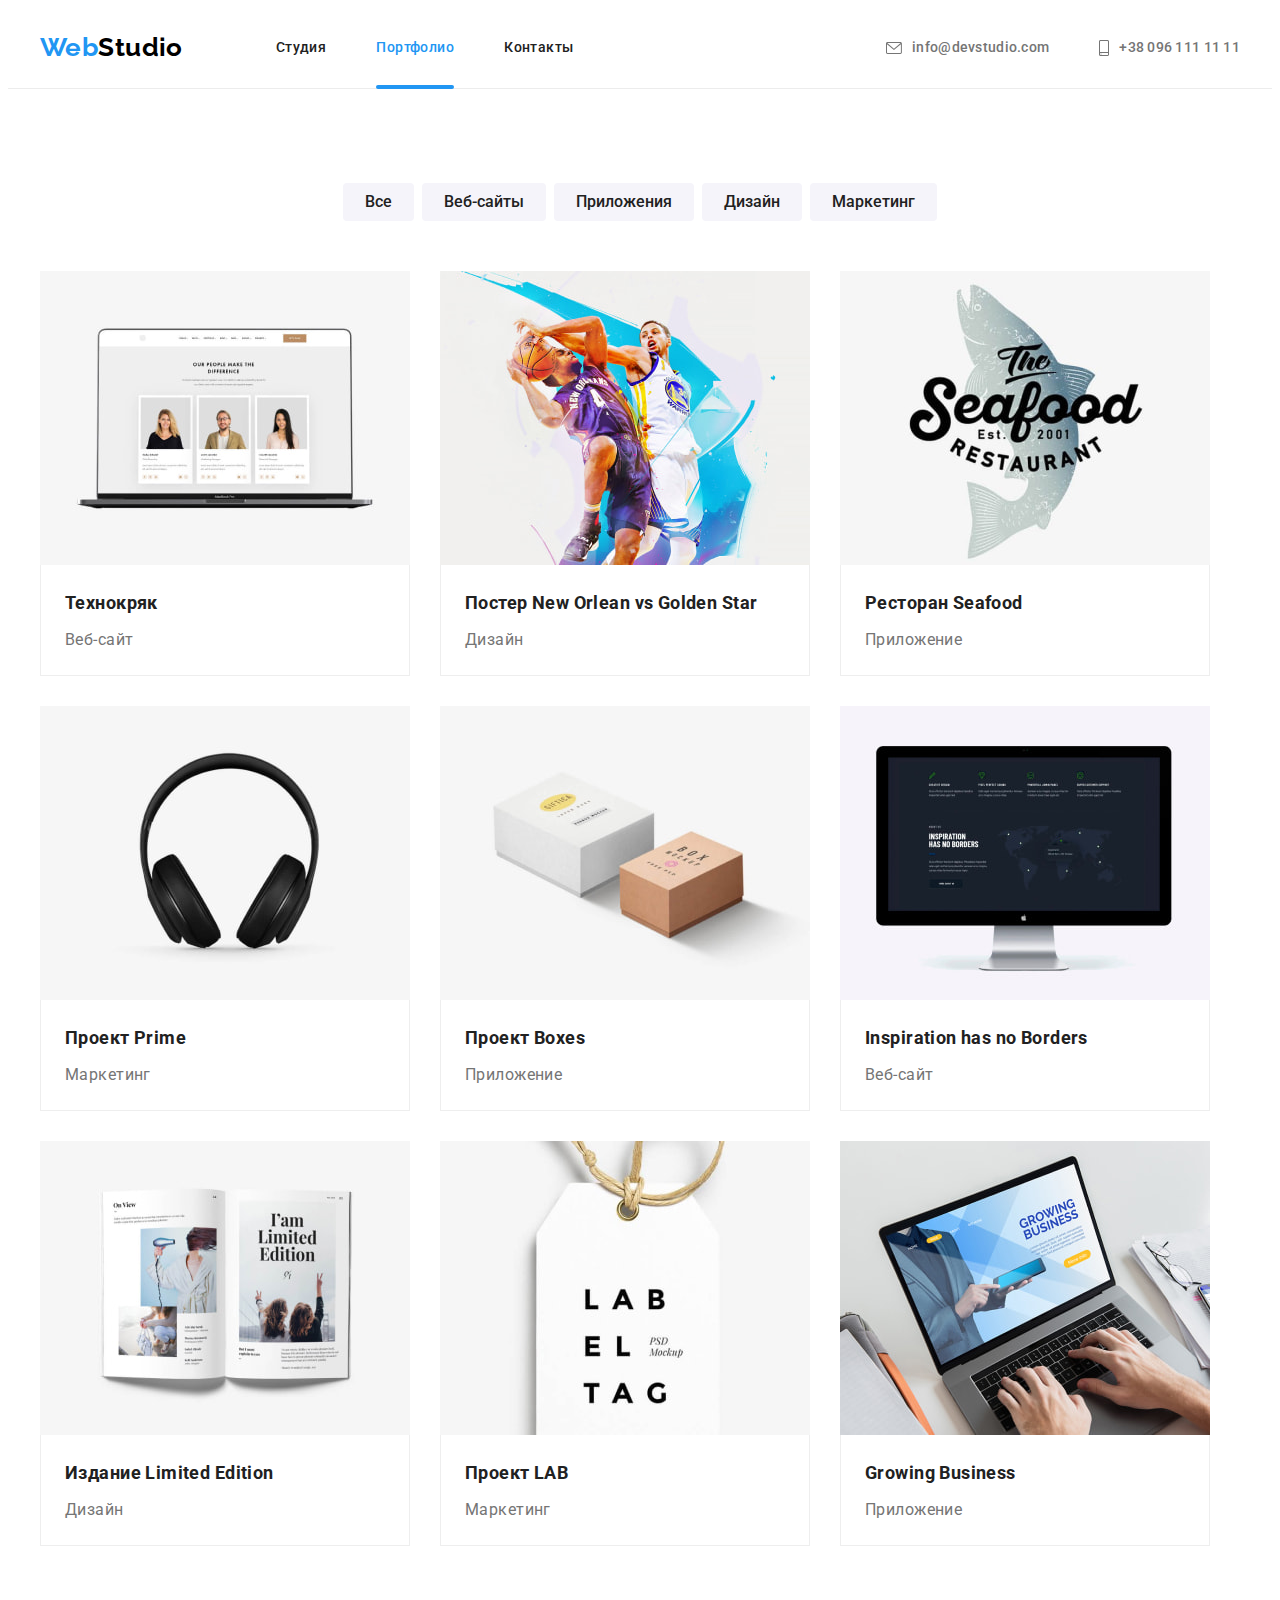
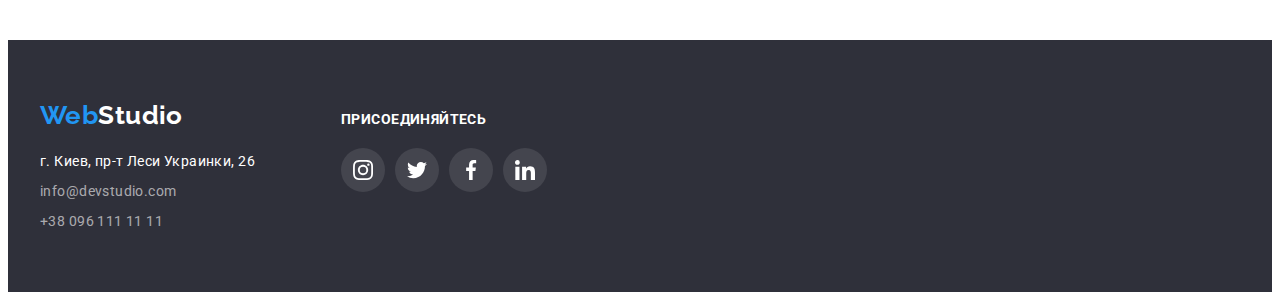
==== portfolio.html @ 3e34898c "Скопіював дз 5" ====
<!DOCTYPE html>
<html lang="en">
  <head>
    <meta charset="UTF-8" />
    <meta http-equiv="X-UA-Compatible" content="IE=edge" />
    <meta name="viewport" content="width=device-width, initial-scale=1.0" />
    <title>Document</title>
    <link rel="preconnect" href="https://fonts.googleapis.com" />
    <link rel="preconnect" href="https://fonts.gstatic.com" crossorigin />
    <link
      href="https://fonts.googleapis.com/css2?family=Raleway:wght@700&family=Roboto:wght@400;500;700;900&display=swap"
      rel="stylesheet"
    />
    <link
      rel="stylesheet"
      href="https://cdnjs.cloudflare.com/ajax/libs/modern-normalize/1.1.0/modern-normalize.min.css"
      integrity="sha512-wpPYUAdjBVSE4KJnH1VR1HeZfpl1ub8YT/NKx4PuQ5NmX2tKuGu6U/JRp5y+Y8XG2tV+wKQpNHVUX03MfMFn9Q=="
      crossorigin="anonymous"
      referrerpolicy="no-referrer"
    />
    <link rel="stylesheet" href="./css/styles.css" />
  </head>
  <body>
    <header class="header">
      <div class="container header-container">
        <nav class="site-nav">
          <a href="/" class="logo"><span class="text-logo">Web</span>Studio</a>
          <ul class="site-nav list">
            <li class="nav-item">
              <a href="./index.html" class="link">Студия</a>
            </li>
            <li class="nav-item">
              <a href="./portfolio.html" class="link current">Портфолио</a>
            </li>
            <li class="nav-item">
              <a href="" class="link">Контакты</a>
            </li>
          </ul>
        </nav>
    
        <ul class="contact">
          <li class="contact-item">
            <a href="mailto:info@devstudio.com" class="link">
              <svg class="header-icon" width="16" height="12">
                <use href="./imeges/icon/sprite.svg#icon-envelope"></use>
              </svg>
              info@devstudio.com
            </a>
          </li>
          <li class="contact-item">
            <a href="tel:+380961111111" class="link">
              <svg class="header-icon" width="10" height="16">
                <use href="./imeges/icon/sprite.svg#icon-smartphone"></use>
              </svg>
              +38 096 111 11 11
            </a>
          </li>
        </ul>
      </div>
    </header>
    <main>
      <section class="section">
        <div class="container">
          <h1 class="title visually-hidden">Портфолио студии</h1>
          <ul class="section-list button-filter">
            <li class="filter-item"><button type="button" class="btn-portfolio">Все</button></li>
            <li class="filter-item"><button type="button" class="btn-portfolio">Веб-сайты</button></li>
            <li class="filter-item"><button type="button" class="btn-portfolio">Приложения</button></li>
            <li class="filter-item"><button type="button" class="btn-portfolio">Дизайн</button></li>
            <li class="filter-item"><button type="button" class="btn-portfolio">Маркетинг</button></li>
          </ul>
        
          <ul class="section-list flex-container">
            <li class="flex-item">
              <a href="" class="portfolio-link">
                <div class="product">
                  <img src="./imeges/portfolio/port1.jpg" alt="ноутбук с открытым сайтом" width="370" height="294" />
                  <div class="overlay">
                    <p class="overlay-text">Ресурс предлагает комплексные предложения с разным уровнем функционала и сервисов. Все это
                      позволит посетителю получить исчерпывающие сведения о компании или частном лице.</p>
                  </div>
                </div>

                <div class="text-box">
                  <h2 class="title project-name">Технокряк</h2>
                  <p class="name-item">Веб-сайт</p>
                </div>
                
              </a>
            </li>
            <li class="flex-item">
              <a href="" class="portfolio-link">
                <div class="product">
                  <img src="./imeges/portfolio/port2.jpg" alt="люди играют в баскетбол" width="370" height="294" />
                  <div class="overlay">
                    <p class="overlay-text">Ресурс предлагает комплексные предложения с разным уровнем функционала и сервисов. Все это
                      позволит посетителю получить исчерпывающие сведения о компании или частном лице.</p>
                  </div>
                </div>

                <div class="text-box">
                  <h2 class="title project-name">Постер New Orlean vs Golden Star</h2>
                  <p class="name-item">Дизайн</p>
                </div>
                
              </a>
            </li>
            <li class="flex-item">
              <a href="" class="portfolio-link">
                <div class="product">
                  <img src="./imeges/portfolio/port3.jpg" alt="логотим рыбного ресторана" width="370" height="294" />
                  <div class="overlay">
                    <p class="overlay-text">Ресурс предлагает комплексные предложения с разным уровнем функционала и сервисов. Все это
                      позволит посетителю получить исчерпывающие сведения о компании или частном лице.</p>
                  </div>
                </div>

                <div class="text-box">
                  <h2 class="title project-name">Ресторан Seafood</h2>
                  <p class="name-item">Приложение</p>
                </div>
                
              </a>
            </li>
            <li class="flex-item">
              <a href="" class="portfolio-link">
                <div class="product">
                  <img src="./imeges/portfolio/port4.jpg" alt="наушники" width="370" height="294" />
                  <div class="overlay">
                    <p class="overlay-text">Ресурс предлагает комплексные предложения с разным уровнем функционала и сервисов. Все это
                      позволит посетителю получить исчерпывающие сведения о компании или частном лице.</p>
                  </div>
                </div>

                <div class="text-box">
                  <h2 class="title project-name">Проект Prime</h2>
                  <p class="name-item">Маркетинг</p>
                </div>
                
              </a>
            </li>
            <li class="flex-item">
              <a href="" class="portfolio-link">
                <div class="product">
                  <img src="./imeges/portfolio/port5.jpg" alt="коробки" width="370" height="294" />
                  <div class="overlay">
                    <p class="overlay-text">Ресурс предлагает комплексные предложения с разным уровнем функционала и сервисов. Все это
                      позволит посетителю получить исчерпывающие сведения о компании или частном лице.</p>
                  </div>
                </div>

                <div class="text-box">
                  <h2 class="title project-name">Проект Boxes</h2>
                  <p class="name-item">Приложение</p>
                </div>
                
              </a>
            </li>
            <li class="flex-item">
              <a href="" class="portfolio-link">
                <div class="product">
                  <img src="./imeges/portfolio/port6.jpg" alt="монитор" width="370" height="294" />
                  <div class="overlay">
                    <p class="overlay-text">Ресурс предлагает комплексные предложения с разным уровнем функционала и сервисов. Все это
                      позволит посетителю получить исчерпывающие сведения о компании или частном лице.</p>
                  </div>
                </div>

                <div class="text-box">
                  <h2 class="title project-name">Inspiration has no Borders</h2>
                  <p class="name-item">Веб-сайт</p>
                </div>
                
              </a>
            </li>
            <li class="flex-item">
              <a href="" class="portfolio-link">
                <div class="product">
                  <img src="./imeges/portfolio/port7.jpg" alt="открытая книга" width="370" height="294" />
                  <div class="overlay">
                    <p class="overlay-text">Ресурс предлагает комплексные предложения с разным уровнем функционала и сервисов. Все это
                      позволит посетителю получить исчерпывающие сведения о компании или частном лице.</p>
                  </div>
                </div>

                <div class="text-box">
                  <h2 class="title project-name">Издание Limited Edition</h2>
                  <p class="name-item">Дизайн</p>
                </div>
                
              </a>
            </li>
            <li class="flex-item">
              <a href="" class="portfolio-link">
                <div class="product">
                  <img src="./imeges/portfolio/port8.jpg" alt="стикер" width="370" height="294" />
                  <div class="overlay">
                    <p class="overlay-text">Ресурс предлагает комплексные предложения с разным уровнем функционала и сервисов. Все это
                      позволит посетителю получить исчерпывающие сведения о компании или частном лице.</p>
                  </div>
                </div>

                <div class="text-box">
                  <h2 class="title project-name">Проект LAB</h2>
                  <p class="name-item">Маркетинг</p>
                </div>
                
              </a>
            </li>
            <li class="flex-item">
              <a href="" class="portfolio-link">
                <div class="product">
                  <img src="./imeges/portfolio/port9.jpg" alt="человек работает за компьютером" width="370" height="294" />
                <div class="overlay">
                  <p class="overlay-text">Ресурс предлагает комплексные предложения с разным уровнем функционала и сервисов. Все это
                    позволит посетителю получить исчерпывающие сведения о компании или частном лице.</p>
                </div>
                </div>

                <div class="text-box">
                  <h2 class="title project-name">Growing Business</h2>
                  <p class="name-item">Приложение</p>
                </div>
                
              </a>
            </li>
          </ul>
        </div>
      </section>
    </main>
    <footer class="footer">
      <div class="container footer-box">
        <div class="footer-container">
          <a href="/" class="logo"><span class="text-logo">Web</span>Studio</a>
          <address class="footer-nav">
            <p class="footer-address">г. Киев, пр-т Леси Украинки, 26</p>
            <ul class="footer-list">
              <li class="footer-list-item"><a href="mailto:info@devstudio.com" class="footer-link">info@devstudio.com</a>
              </li>
              <li class="footer-list-item"><a href="tel:+380961111111" class="footer-link">+38 096 111 11 11</a></li>
            </ul>
          </address>
        </div>
        <div class="follow">
          <h3 class="title title-follow">Присоединяйтесь</h3>
          <ul class="section-list">
            <li class="follow-item">
              <a class="follow-link" href="" aria-label="иконка Instagram">
                <svg class="social-icon" width="20" height="20">
                  <use href="./imeges/icon/sprite.svg#icon-instagram"></use>
                </svg>
              </a>
            </li>
            <li class="follow-item">
              <a class="follow-link" href="" aria-label="иконка Twitter">
                <svg class="social-icon" width="20" height="20">
                  <use href="./imeges/icon/sprite.svg#icon-twitter"></use>
                </svg>
              </a>
            </li>
            <li class="follow-item">
              <a class="follow-link" href="" aria-label="иконка Facebook">
                <svg class="social-icon" width="20" height="20">
                  <use href="./imeges/icon/sprite.svg#icon-facebook"></use>
                </svg>
              </a>
            </li>
            <li class="follow-item">
              <a class="follow-link" href="" aria-label="иконка Linkedin">
                <svg class="social-icon" class="social-icon" width="20" height="20">
                  <use href="./imeges/icon/sprite.svg#icon-linkedin"></use>
                </svg>
              </a>
            </li>
          </ul>
    
        </div>
      </div>
    
    </footer>
  </body>
</html>
---- css/styles.css ----
/*
body {
    background-color: #fff;
    font-size: 14 px;
}
 

/* забираємо крапки зі списку */
/* 
ul {
    list-style: none;
}
*/

/* 
Основной текст страницы #757575
фоновый цвет #fff
цвет логотипа #000000
цвет акцента #2196F3
фон героя #E5E5E5
текст на темном фоне #FFFFFF
текст ссылок в футере rgba(255, 255, 255, 0.6)
*/

:root {
  --primary-text-color: #757575;
  --title-text-color: #212121;
  --accent-color: #2196f3;
  --white-text: #ffffff;
  --transition: 250ms cubic-bezier(0.4, 0, 0.2, 1);
}

body {
  color: var(--primary-text-color);
  background-color: #fff;
  font-family: Roboto, sans-serif;
  font-size: 14px;
  line-height: 1.14;
  letter-spacing: 0.03em;
}

h1,
h2,
h3,
h4,
h5,
h6,
p {
  margin: 0;
}
img {
  display: block;
}
.container {
  /* outline: 1px solid red; */

  width: 1200px;

  padding-left: 15px;
  padding-right: 15px;

  margin-right: auto;
  margin-left: auto;
}

.section {
  padding-top: 94px;
  padding-bottom: 94px;
}

/* heder */
.header {
  border-bottom: 1px solid #ececec;
}

.header-container {
  display: flex;
  align-items: center;
}

.logo {
  color: #000000;
  font-family: 'Raleway';
  font-weight: 700;
  font-size: 26px;
  line-height: 1.19;
  text-decoration: none;

  margin-right: 93px;
}
.text-logo {
  color: var(--accent-color);
}
.site-nav .logo {
  display: block;

  padding-top: 24px;
  padding-bottom: 25px;
}
.site-nav.list {
  list-style: none;

  padding: 0;
  margin: 0;
}

.site-nav .link:hover,
.site-nav .link:focus {
  color: var(--accent-color);


}
.site-nav .link {
  position: relative;
  display: block;
  color: var(--title-text-color);
  font-weight: 500;
  

  text-decoration: none;

  padding-top: 32px;
  padding-bottom: 32px;

  transition: color var(--transition);
}
.site-nav .nav-item {
  margin-right: 50px;
}
.site-nav .nav-item:last-child {
  margin-right: 0;
}
.site-nav .link.current {
  color: var(--accent-color);
}

.site-nav .link.current::after {
  position: absolute;
  bottom: -1px;
  left: 0;
  

  content: '';
  display: block;
  width: 100%;
  height: 4px;
  background-color: var(--accent-color);
  border-radius: 2px;
  
}

.site-nav {
  display: flex;
  align-items: center;
}
.contact {
  list-style: none;
  display: flex;

  padding: 0;
  margin: 0;
  margin-left: auto;
}
.contact .contact-item {
  margin-right: 50px;
}
.contact .contact-item:last-child {
  margin-right: 0;
}

.contact .link {
  display: flex;
  color: var(--primary-text-color);
  font-style: normal;
  font-weight: 500;
  line-height: 1.14;
  letter-spacing: 0.02em;

  text-decoration: none;

  padding-top: 32px;
  padding-bottom: 32px;

  align-items: center;
  justify-content: center;

  transition: color var(--transition),
  fill var(--transition);
}
.link .header-icon {
  fill: currentColor;

  margin-right: 10px;
}
.contact .link:hover,
.contact .link:focus {
  color: var(--accent-color);
  fill: var(--accent-color);

  
}



/* hero */

.hero {
  max-width: 1600px;
  margin-right: auto;
  margin-left: auto;

  background-color: #c4c4c4;

  padding-top: 200px;
  padding-bottom: 200px;

  align-items: center;

  background-image: linear-gradient(rgba(47, 48, 58, 0.4), rgba(47, 48, 58, 0.4)),
    url('../imeges/hero/background.jpg');
  background-repeat: no-repeat;
  background-position: center;
}

.hero-title {
  color: var(--white-text);
  font-family: 'Roboto';
  font-style: normal;
  font-weight: 900;
  font-size: 44px;
  line-height: 1.36;
  text-align: center;
  letter-spacing: 0.06em;
  text-transform: uppercase;

  margin-bottom: 30px;
}
.btn-hero {
  background-color: var(--accent-color);
  color: var(--white-text);
  cursor: pointer;
  font-family: 'Roboto';
  font-style: normal;
  font-weight: 700;
  font-size: 16px;
  line-height: 1.87;
  letter-spacing: 0.06em;

  min-width: 200px;
  min-height: 50px;
  border: none;
  border-radius: 4px;

  padding: 10px 32px;

  display: block;
  margin-left: auto;
  margin-right: auto;

  transition: color var(--transition),
  background-color var(--transition);
}
.btn-hero:hover,
.btn-hero:focus {
  background-color: #188ce8;
  color: var(--white-text);

}

.backdrop {
  position: fixed;
  top: 0;
  left: 0;
  width: 100%;
  height: 100%;
  background-color: rgba(0, 0, 0, 0.1);
  z-index: 100;

  opacity: 1;
  transition: opacity var(--transition), 
  visibility var(--transition);
 
}

.backdrop.is-hidden {
  opacity: 0;
  pointer-events: none;
  visibility: hidden;
  
}

.backdrop.is-hidden .modal-wrapper {
  transform: translate(-50%, -50%) scale(0.3);
  opacity: 0;
}

.modal-wrapper {
  position: absolute;
  top: 50%;
  left: 50%;

  opacity: 1;
  
  width: 528px;
  height: 581px;
  background-color: #fff;

  transform: translate(-50%, -50%) scale(1);
  transition: transform var(--transition) 200ms, 
  opacity var(--transition) 200ms;
}

.modal-btn {
  position: absolute;
  top: 8px;
  right: 8px;

  display: flex;
  align-items: center;
  justify-content: center;
  
  width: 30px;
  height: 30px;
  padding: 0;
  cursor: pointer;
  background: #FFFFFF;
  border: 1px solid rgba(0, 0, 0, 0.1);
  border-radius: 50%;
  
}

/* section */
.title {
  color: var(--title-text-color);

  font-weight: 700;
  font-size: 14px;
  line-height: 1.14;
}
.title.benefits {
  text-transform: uppercase;

  margin-bottom: 10px;
}
.section-title {
  color: var(--title-text-color);

  font-weight: 700;
  font-size: 36px;
  line-height: 1.17;
  text-align: center;

  margin-bottom: 50px;
}
.section-list {
  list-style: none;
  display: flex;

  padding: 0;
  margin: 0;
}

/* section benefits */

.visually-hidden {
  position: absolute;
  width: 1px;
  height: 1px;
  margin: -1px;
  border: 0;
  padding: 0;
  white-space: nowrap;
  clip-path: inset(100%);
  clip: rect(0 0 0 0);
  overflow: hidden;
}

.benefits-item {
  width: 270px;

  margin-right: 30px;

}

.benefits-item:last-child {
  margin-right: 0;
}

.benefits-box {
  display: flex;
  width: 270px;
  height: 120px;

  background-color: #F5F4FA;
  border-radius: 4px;

  align-items: center;
  justify-content: center;

  margin-bottom: 30px;
}

.text-benefits {
  line-height: 1.71;
  letter-spacing: 0.03em;
}

/* Work section */
.section.work {
  padding-top: 0;
}
.work-item {
  position: relative;
  margin-right: 30px;
  display: flex;

}
.work-item:last-child {
  margin-right: 0;
}
.work-text {
  color: var(--white-text);
  text-transform: uppercase;
}
.work-title {
  display: flex;
  align-items: center;
  justify-content: center;

  width: 100%;
  height: 70px;

  position: absolute;
  bottom: 0;
  z-index: 10;
  
}

.work-item::after {
  position: absolute;
  bottom: 0;
  left: 0;

  content: '';
  display: block;
  width: 100%;
  height: 70px;

  background-color: rgba(47, 48, 58, 0.8);
}

/* Team section */

.name {
  color: var(--title-text-color);

  font-weight: 500;
  font-size: 16px;
  line-height: 1.19;

  margin-bottom: 10px;
}

.team-box {
  padding-top: 30px;
  padding-bottom: 30px;
}

.position {
  font-size: 16px;
  line-height: 1.19;

  margin-bottom: 16px;
}

.section.team {
  background-color: #f5f4fa;
}
.team-item {
  background: #ffffff;
  /* material shadow v1 */

  box-shadow: 0px 1px 3px rgba(0, 0, 0, 0.12), 0px 1px 1px rgba(0, 0, 0, 0.14),
    0px 2px 1px rgba(0, 0, 0, 0.2);
  border-radius: 0px 0px 4px 4px;

  text-align: center;

  margin-right: 30px;
}
.team-item:last-child {
  margin-right: 0;
}

.social {
  justify-content: center;
}
.social-link {
  display: flex;
  width: 44px;
  height: 44px;

  border-radius: 50%;
  

  align-items: center;
  justify-content: center;

  fill: #AFB1B8;

  transition: background-color var(--transition),
  fill var(--transition);
}
.social-link:hover,
.social-link:focus {
  background-color: var(--accent-color);
  fill: #fff;

}

.social-item:not(:last-child) {
  margin-right: 10px;
}

/* client section */
.client-item:not(:last-child) {
  margin-right: 30px;
}

.client-link {
  display: flex;
  align-items: center;
  justify-content: center;

  width: 170px;
  height: 92px;

  border: 1px solid #AFB1B8;
  border-radius: 4px;

  fill: #AFB1B8;

  transition: border-color var(--transition),
  fill var(--transition);
}

.client-link:hover,
.client-link:focus {
  border-color: var(--accent-color);
  fill: var(--accent-color);

}


/* footer */
.footer {
  display: flex;
  
  background-color: #2f303a;

  padding-top: 60px;
  padding-bottom: 60px;
}

.footer-box {
  display: flex;

  align-items: baseline;
}

.footer-container {
  width: 231px;
  margin-right: 70px;
}

.footer-container .logo {
  display: block;
  color: var(--white-text);

  margin-bottom: 20px;
}
.footer-nav {
  color: var(--white-text);
  font-style: normal;
  /* костиль розібратися */
  line-height: 21px;
}

.footer-address {
  margin-bottom: 9px;
}

.footer-list {
  list-style: none;
  font-style: normal;

  padding: 0;
  margin: 0;
}

.footer-list .footer-link {
  color: rgba(255, 255, 255, 0.6);

  text-decoration: none;

  transition: color var(--transition);
}

.footer-list-item {
  margin-bottom: 9px;
}
.footer-list-item:last-child {
  margin-bottom: 0;
}


.footer-link:hover,
.footer-link:focus {
  color: var(--accent-color);

}

.follow {
  margin-right: 93px;
}

.title-follow {
 color: var(--white-text);
 text-transform: uppercase;

 margin-bottom: 20px;
}

.follow-link {
  display: flex;

  align-items: center;
  justify-content: center;

  width: 44px;
  height: 44px;

  background-color: rgba(255, 255, 255, 0.1);
  border-radius: 50%;

  fill: var(--white-text);

  transition: background-color var(--transition);
}
.follow-link:hover,
.follow-link:focus {
  background-color: var(--accent-color);

}

.follow-item:not(:last-child) {
  margin-right: 10px;
}

.btn-subscribe-text {
  font-weight: 700;
  font-style: normal;
  font-size: 16px;
  line-height: 1.88;
  letter-spacing: 0.06em;

  color: var(--white-text);
}

.subscribe-form {
  display: flex;
}

.form-place {
  width: 358px;
  
  background-color: transparent;

  border: 1px solid rgba(255, 255, 255, 0.3);
  filter: drop-shadow(0px 4px 4px rgba(0, 0, 0, 0.15));
  border-radius: 4px;
}

.btn-subscribe {
  width: 200px;
  height: 50px;

  margin-left: 12px;
  
  cursor: pointer;

  background-color: var(--accent-color);

  display: flex;
  align-items: center;
  /* text-align: center; */
  justify-content: center;

  border: none;
  border-radius: 4px;
  box-shadow: 0px 4px 4px rgba(0, 0, 0, 0.15);
  
}

.btn-subscribe::after {
  /* display: inline-block; */
  content: '';
  width: 24px;
  height: 24px;
  margin-left: 10px;
  background-size: contain;
  background-image: url('../imeges/icon/svg/send-footer.svg');
}


/* portfolio */

.button-filter {
  justify-content: center;
  margin-bottom: 50px;
  /* margin-right: auto;
  margin-left: auto; */
}

.portfolio-link {
  text-decoration: none;
  color: var(--primary-text-color);
}

/* button portfolio */
.filter-item {
  margin-right: 8px;
}
.filter-item:last-child {
  margin-right: 0;
}

.btn-portfolio {
  color: var(--title-text-color);
  background-color: #f5f4fa;
  font-family: 'Roboto';
  font-style: normal;
  font-weight: 500;
  font-size: 16px;
  line-height: 1.62;

  cursor: pointer;

  border: none;
  border-radius: 4px;

  padding: 6px 22px;

  transition: background-color var(--transition),
  color var(--transition),
  box-shadow var(--transition);
}

.btn-portfolio:hover,
.btn-portfolio:focus {
  color: var(--white-text);
  background-color: var(--accent-color);

  box-shadow: 0px 3px 1px rgba(0, 0, 0, 0.1),
   0px 1px 2px rgba(0, 0, 0, 0.08),
    0px 2px 2px rgba(0, 0, 0, 0.12);

  
}
.title.project-name {
  font-size: 18px;
  line-height: 2;

  margin-bottom: 4px;
}
.name-item {
  font-size: 16px;
  line-height: 1.87;
}
.flex-container {
  display: flex;
  flex-wrap: wrap;
}

.flex-item {
  
  width: 370px;

  margin-right: 30px;
  margin-bottom: 30px;
}

.portfolio-link {
  display: block;
  
  transition: box-shadow var(--transition);
}

.portfolio-link:hover,
.portfolio-link:focus {
  box-shadow: 0px 1px 1px rgba(0, 0, 0, 0.12),
   0px 4px 4px rgba(0, 0, 0, 0.06),
    1px 4px 6px rgba(0, 0, 0, 0.16);
    
}

.text-box {
  border-right: 1px solid #eeeeee;
  border-bottom: 1px solid #eeeeee;
  border-left: 1px solid #eeeeee;

  padding: 20px 24px;
  
}
.flex-item:nth-child(3n) {
  margin-right: 0;
}
.flex-item:nth-last-child(-n + 3) {
  margin-bottom: 0;
}

.overlay {
  position: absolute;
  top: 0;
  opacity: 1;

  display: flex;
  align-items: center;
  justify-content: center;

  width: 370px;
  height: 294px;
  
  padding-top: 63px;
  padding-left: 24px;
  padding-bottom: 63px;
  padding-right: 24px;

  background-color: rgba(33, 150, 243, 0.9);
  transform: translateY(100%);
  transition: transform var(--transition);
}

.overlay-text {
  font-family: 'Roboto';
  font-style: normal;
  font-weight: 400;
  font-size: 18px;
  line-height: 1.56;
  letter-spacing: 0.03em;

  color: var(--white-text);

}
.portfolio-link:hover .overlay,
.portfolio-link:focus .overlay {
  
  transform: translateY(0);
}

.product {
  position: relative;
  
  overflow: hidden;
}
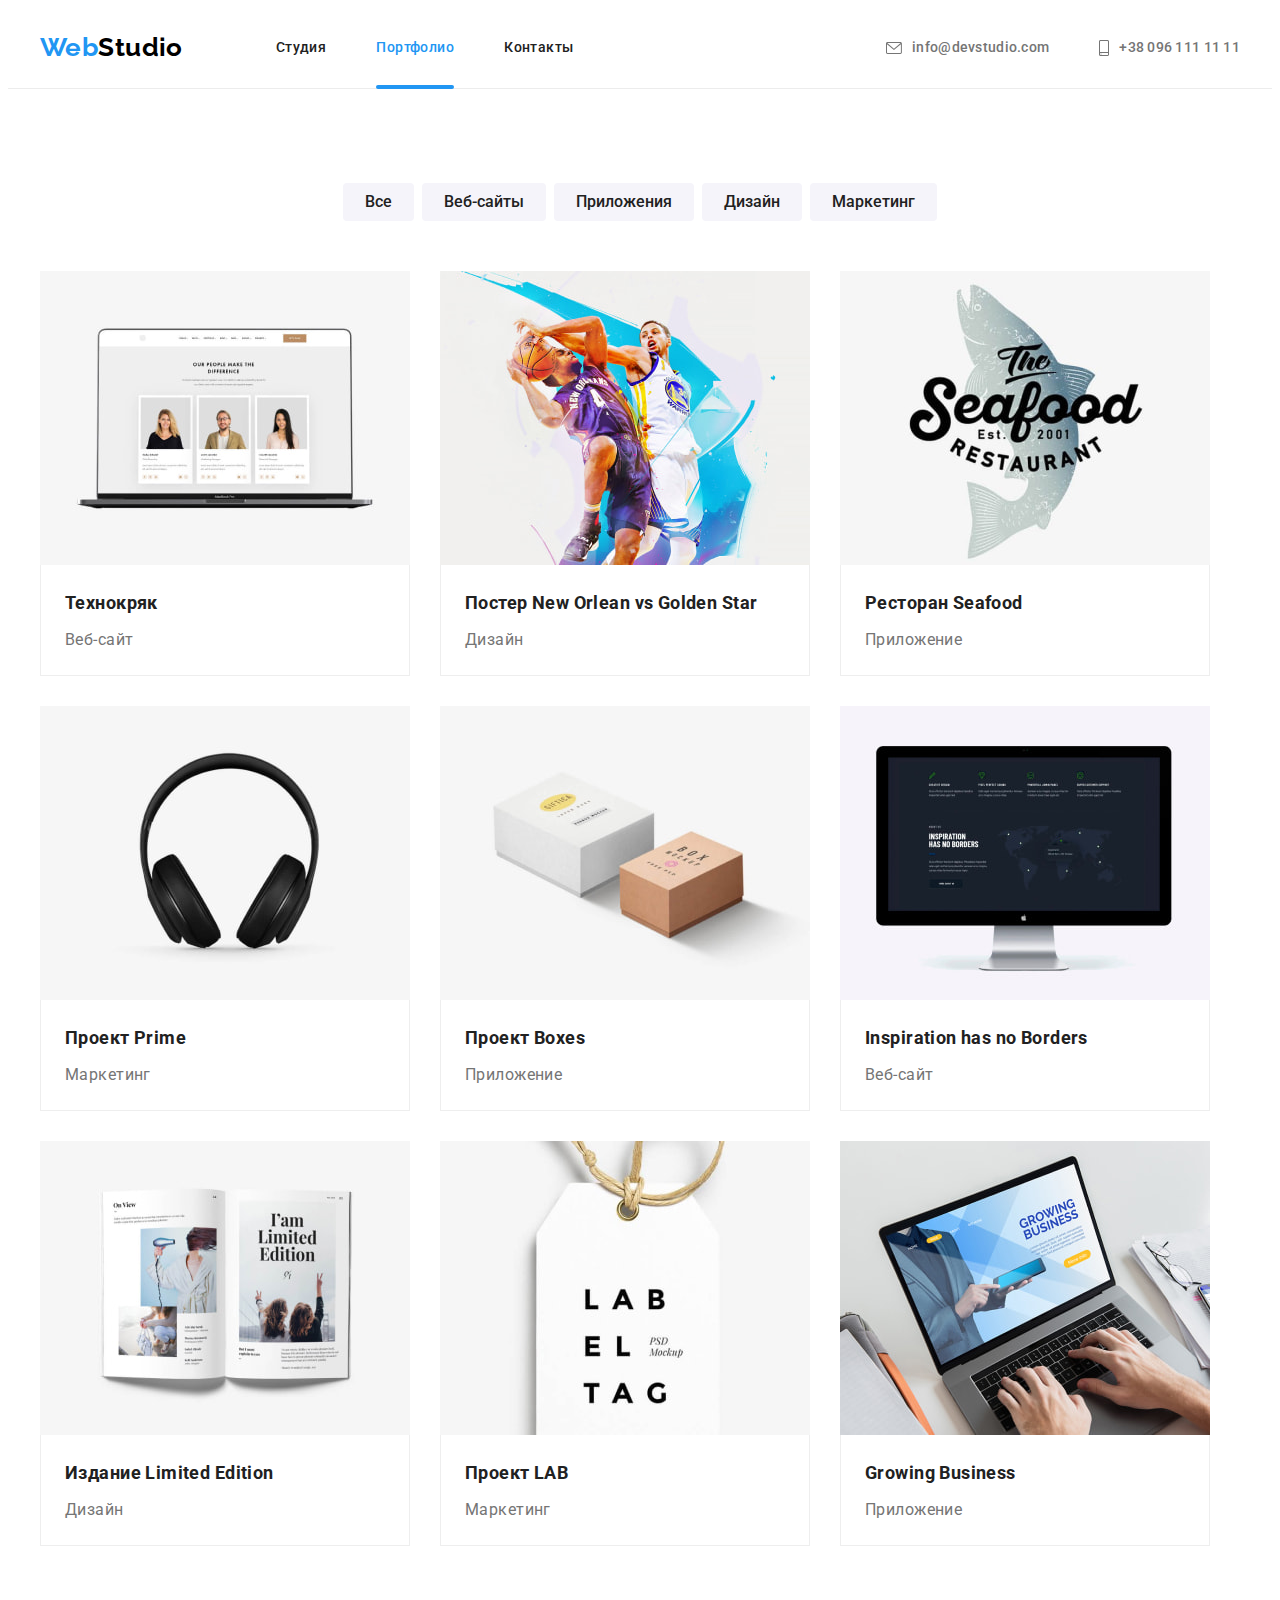
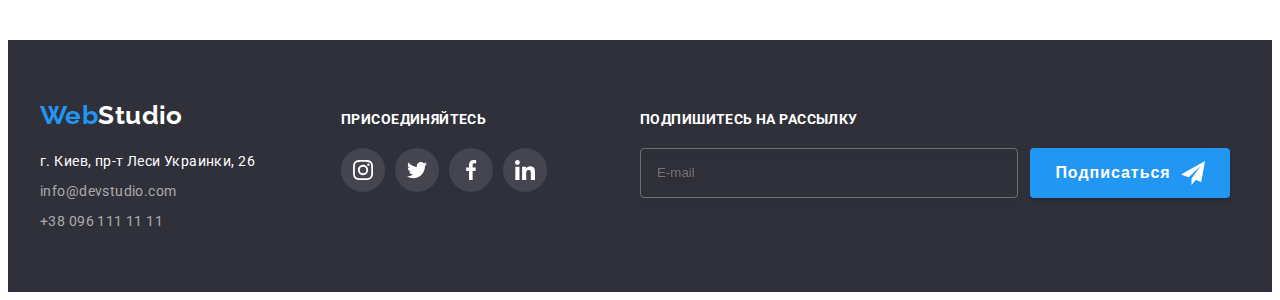
==== commit 0163a4f2: "футер в портфоліо" ====
--- a/portfolio.html
+++ b/portfolio.html
@@ -275,6 +275,18 @@
           </ul>
     
         </div>
+        <div class="subscribe">
+          <b class="title title-subscribe">Подпишитесь на рассылку</b>
+          <div class="subscribe-form">
+            <input type="email" name="" placeholder="E-mail" class="form-place">
+            <button type="submit" class="btn-subscribe">
+              <p class="btn-subscribe-text">Подписаться</p>
+              <!-- <svg class="subscribe-icon" width="24" height="24">
+                    <use href="./imeges/icon/sprite.svg#icon-send-footer"></use>
+                  </svg> -->
+            </button>
+          </div>
+        </div>
       </div>
     
     </footer>
--- a/css/styles.css
+++ b/css/styles.css
@@ -302,9 +302,13 @@
   opacity: 1;
   
   width: 528px;
-  height: 581px;
+  
   background-color: #fff;
-
+  box-shadow: 0px 1px 3px rgba(0, 0, 0, 0.12), 0px 1px 1px rgba(0, 0, 0, 0.14), 0px 2px 1px rgba(0, 0, 0, 0.2);
+  border-radius: 4px;
+
+  padding: 40px;
+  
   transform: translate(-50%, -50%) scale(1);
   transition: transform var(--transition) 200ms, 
   opacity var(--transition) 200ms;
@@ -327,6 +331,154 @@
   border: 1px solid rgba(0, 0, 0, 0.1);
   border-radius: 50%;
   
+  transition: fill var(--transition);
+}
+
+.modal-btn:hover {
+  fill: var(--accent-color);
+}
+
+.form-title {
+  display: block;
+  text-align: center;
+
+  font-size: 20px;
+  font-style: normal;
+  line-height: 1.1;
+  color: var(--title-text-color);
+
+  margin-bottom: 12px;
+
+}
+
+.form-item {
+  position: relative;
+
+  display: flex;
+  flex-direction: column;
+
+  margin-bottom: 10px;
+}
+
+.form-item .input {
+  font-size: 14px;
+  
+  
+  border: 1px solid rgba(33, 33, 33, 0.2);
+  border-radius: 4px;
+
+  padding-left: 42px;
+  padding-top: 12px;
+  padding-bottom: 12px;
+  padding-right: 12px;
+
+  outline: transparent;
+
+  transition: border var(--transition);
+}
+
+.input:focus {
+  border-color: var(--accent-color);
+}
+
+.label-name {
+  font-size: 12px;
+  font-style: normal;
+  font-weight: 400;
+  line-height: 1.17;
+  letter-spacing: 0.01em;
+
+  margin-bottom: 4px;
+}
+
+.form-icon {
+  position: absolute;
+
+  bottom: 11px;
+  left: 12px;
+
+  fill: var(--title-text-color);
+
+  transition: fill var(--transition);
+}
+
+.input:focus+ .form-icon {
+  fill: var(--accent-color)
+}
+
+.text-area {
+  resize: none;
+  width: 100%;
+  
+  font-size: 14px;
+  line-height: 1.14;
+  letter-spacing: 0.01em;
+
+  border: 1px solid rgba(33, 33, 33, 0.2);
+  border-radius: 4px;
+
+  padding: 12px 16px;
+
+  outline: transparent;
+
+  transition: border var(--transition);
+}
+
+.text-area:focus {
+  border-color: var(--accent-color);
+}
+
+.form-item.coment {
+  margin-bottom: 20px;
+}
+
+.policy-list {
+    
+  font-style: normal;
+  font-weight: 400;
+  line-height: 1.7;
+  letter-spacing: 0.03em;
+
+  align-items: center;
+  justify-content: space-evenly;
+  
+  flex-direction: row;
+
+  margin-bottom: 30px;
+}
+
+
+
+
+.custom-checkbox {
+  display: flex;
+  align-items: center;
+  justify-content: center;
+
+  width: 16px;
+  height: 15px;
+
+  outline: 2px solid var(--title-text-color);
+  outline-offset: -2px;
+  border-radius: 2px;
+
+  transition: outline-color var(--transition), 
+  background-color var(--transition);
+}
+
+.checkbox:checked + .custom-checkbox {
+  outline-color: var(--accent-color);
+  background-color: var(--accent-color);
+}
+
+.custom-checkbox-icon {
+  opacity: 0;
+
+  transition: opacity var(--transition);
+}
+
+.checkbox:checked+.custom-checkbox .custom-checkbox-icon {
+  opacity: 1;
 }
 
 /* section */
@@ -657,6 +809,14 @@
   margin-right: 10px;
 }
 
+.title-subscribe {
+  display: block;
+  color: var(--white-text);
+  text-transform: uppercase;
+
+  margin-bottom: 20px;
+}
+
 .btn-subscribe-text {
   font-weight: 700;
   font-style: normal;
@@ -673,6 +833,8 @@
 
 .form-place {
   width: 358px;
+
+  padding-left: 16px;
   
   background-color: transparent;
 
